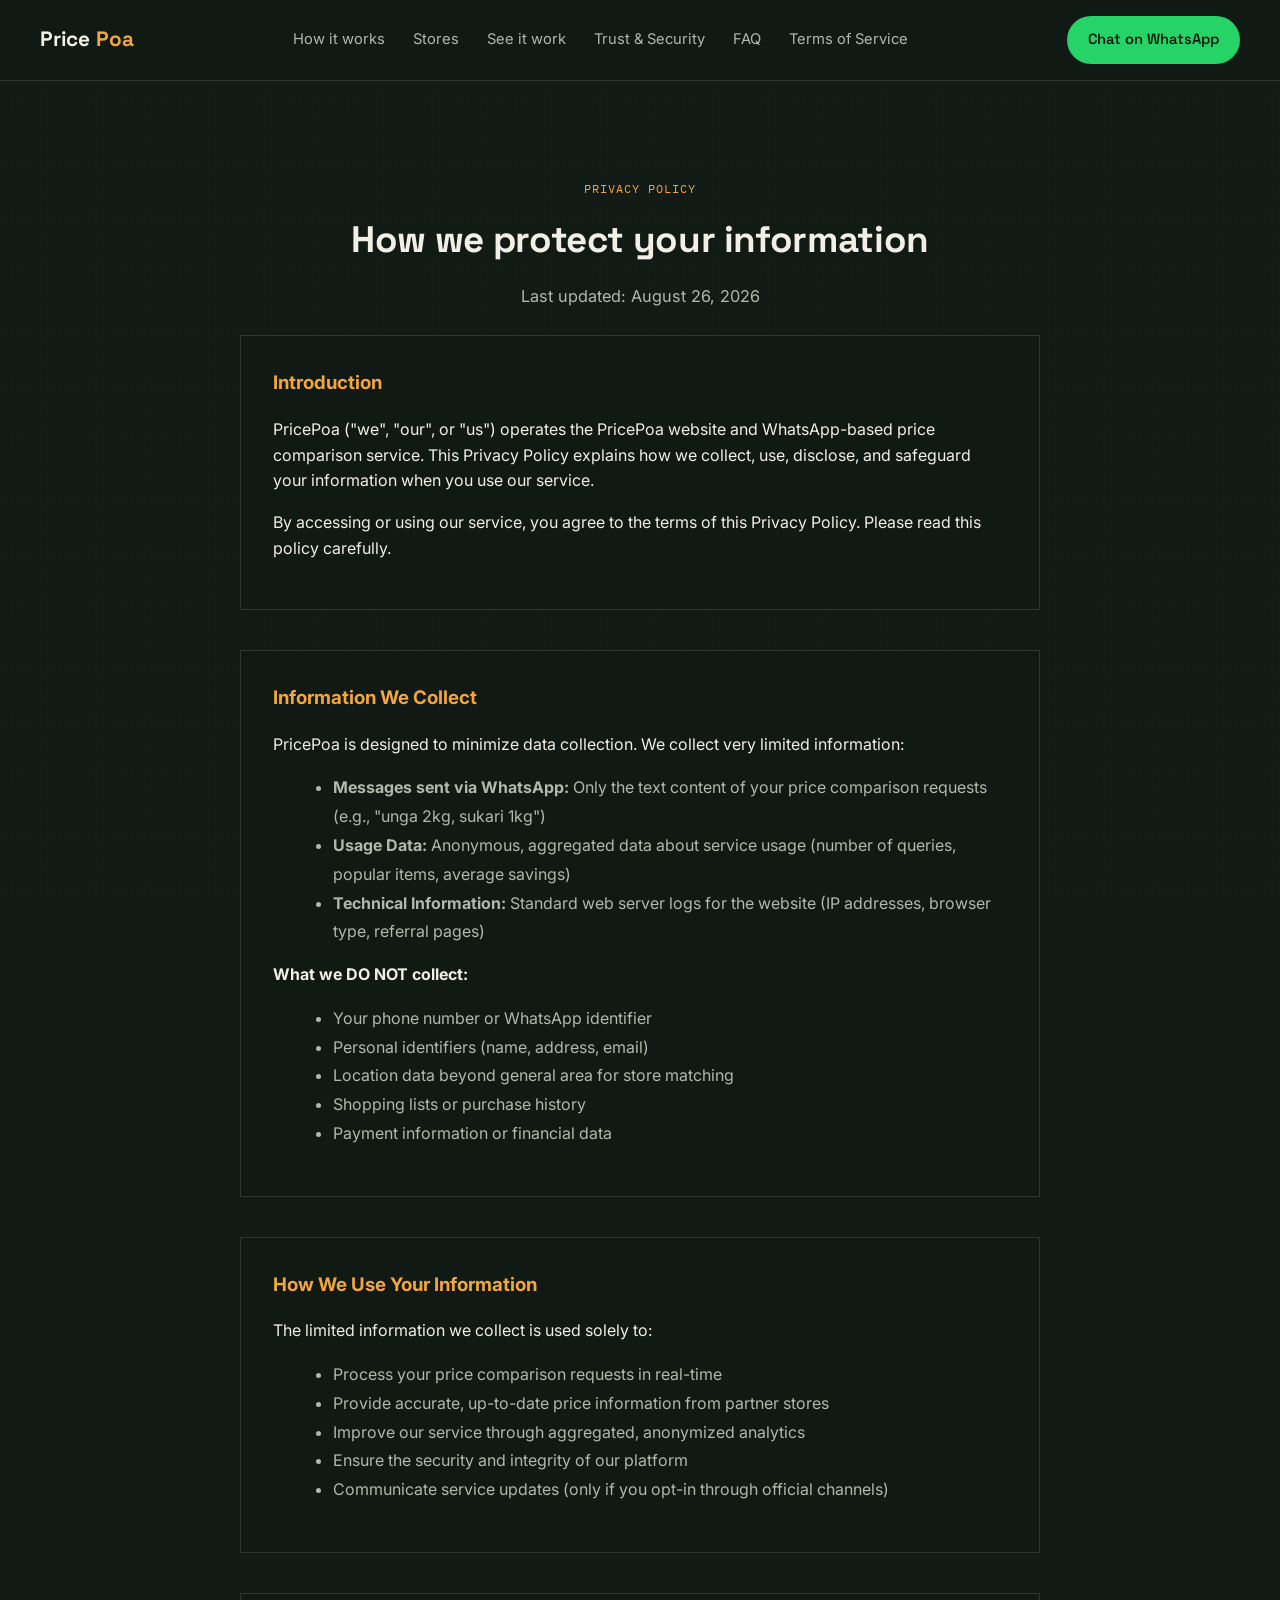
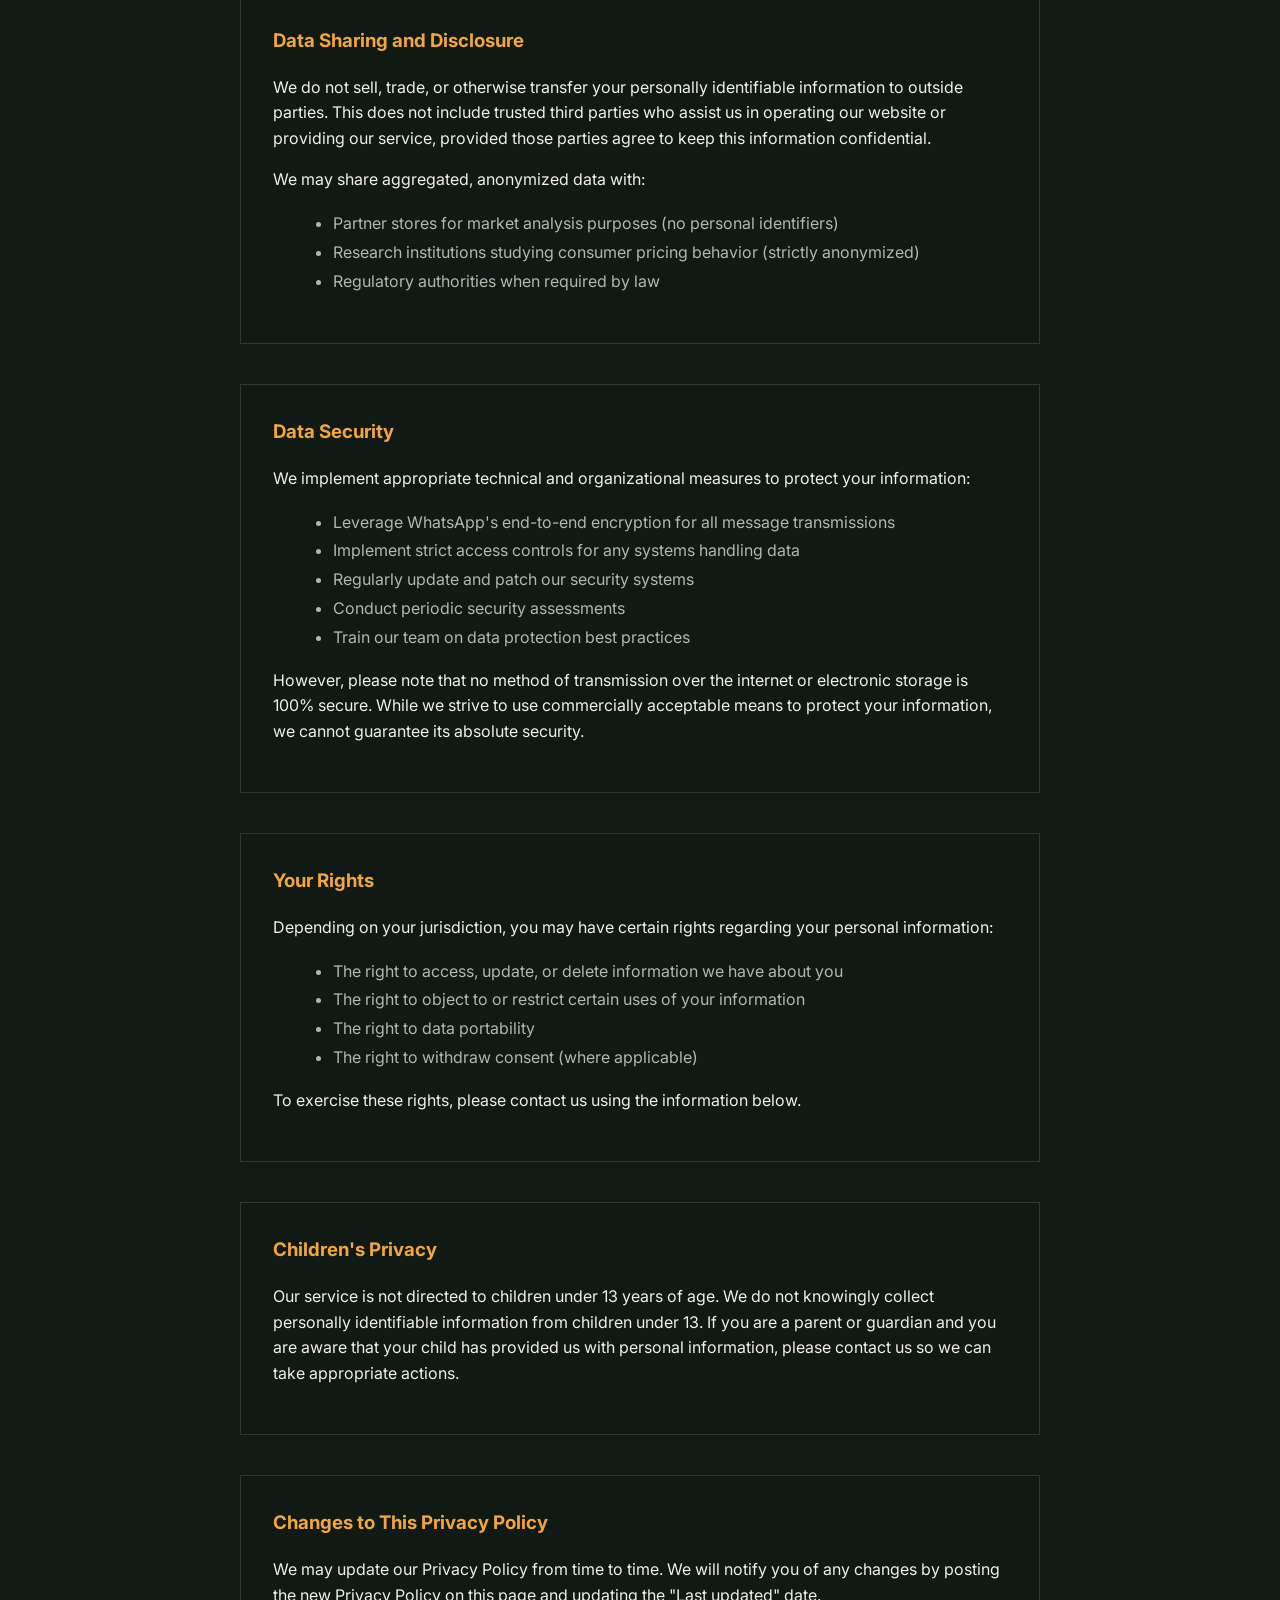
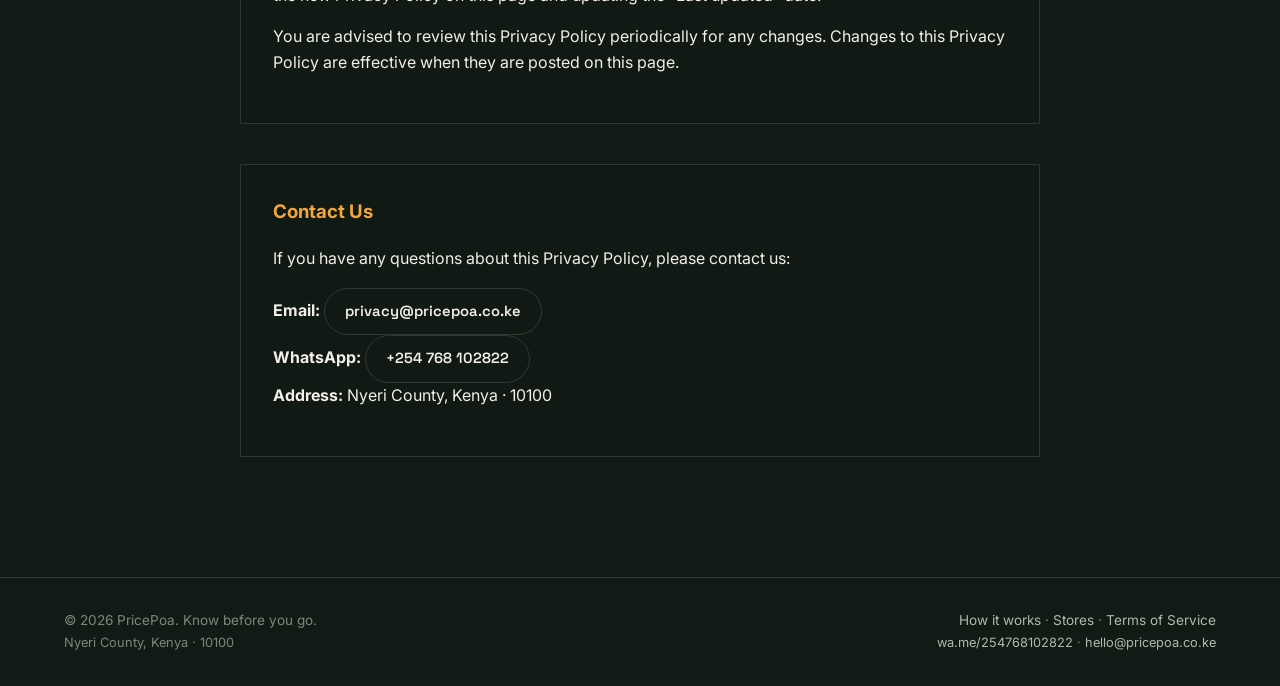
==== privacy.html @ da144f94 "site revamp" ====
<!DOCTYPE html>
<html lang="en">
<head>
  <meta charset="UTF-8">
  <meta name="viewport" content="width=device-width, initial-scale=1.0">
  <title>Privacy Policy - PricePoa</title>
  <link rel="preconnect" href="https://fonts.googleapis.com">
  <link rel="preconnect" href="https://fonts.gstatic.com" crossorigin>
  <link href="https://fonts.googleapis.com/css2?family=Space+Grotesk:wght@500;600;700&family=Caveat:wght@600;700&family=Inter:wght@400;500;600&family=IBM+Plex+Mono:wght@400;500;600&display=swap" rel="stylesheet">
  <link rel="stylesheet" href="style.css">
</head>
<body>

  <a href="#main-content" class="skip-link">Skip to main content</a>

  <header>
    <div class="wrap nav">
      <div class="logo">Price<span>Poa</span></div>
      <nav class="nav-links">
        <a href="index.html#how">How it works</a>
        <a href="index.html#stores">Stores</a>
        <a href="index.html#receipt">See it work</a>
        <a href="index.html#trust">Trust & Security</a>
        <a href="index.html#faq">FAQ</a>
        <a href="terms.html">Terms of Service</a>
      </nav>
      <a class="btn btn-primary" href="https://wa.me/254768102822?text=Hi%20PricePoa%2C%20I%20want%20to%20compare%20prices" target="_blank" rel="noopener">
        Chat on WhatsApp
      </a>
    </div>
  </header>

  <main id="main-content">
    <section style="padding: 80px 0;">
      <div class="wrap">
        <div class="section-head reveal" style="text-align:center;margin:0 auto 44px;">
          <span class="kicker">Privacy Policy</span>
          <h2>How we protect your information</h2>
          <p style="margin:0 auto;">Last updated: August 26, 2026</p>
        </div>

        <div class="glass-panel-medium" style="max-width: 800px; margin: 0 auto 40px; padding: 32px;">
          <h3 style="margin-top: 0; color: var(--mango);">Introduction</h3>
          <p>PricePoa ("we", "our", or "us") operates the PricePoa website and WhatsApp-based price comparison service. This Privacy Policy explains how we collect, use, disclose, and safeguard your information when you use our service.</p>
          <p>By accessing or using our service, you agree to the terms of this Privacy Policy. Please read this policy carefully.</p>
        </div>

        <div class="glass-panel-medium" style="max-width: 800px; margin: 0 auto 40px; padding: 32px;">
          <h3 style="margin-top: 0; color: var(--mango);">Information We Collect</h3>
          <p>PricePoa is designed to minimize data collection. We collect very limited information:</p>
          <ul style="color: var(--chalk-dim); line-height: 1.8; margin-left: 20px;">
            <li><strong>Messages sent via WhatsApp:</strong> Only the text content of your price comparison requests (e.g., "unga 2kg, sukari 1kg")</li>
            <li><strong>Usage Data:</strong> Anonymous, aggregated data about service usage (number of queries, popular items, average savings)</li>
            <li><strong>Technical Information:</strong> Standard web server logs for the website (IP addresses, browser type, referral pages)</li>
          </ul>
          <p><strong>What we DO NOT collect:</strong></p>
          <ul style="color: var(--chalk-dim); line-height: 1.8; margin-left: 20px;">
            <li>Your phone number or WhatsApp identifier</li>
            <li>Personal identifiers (name, address, email)</li>
            <li>Location data beyond general area for store matching</li>
            <li>Shopping lists or purchase history</li>
            <li>Payment information or financial data</li>
          </ul>
        </div>

        <div class="glass-panel-medium" style="max-width: 800px; margin: 0 auto 40px; padding: 32px;">
          <h3 style="margin-top: 0; color: var(--mango);">How We Use Your Information</h3>
          <p>The limited information we collect is used solely to:</p>
          <ul style="color: var(--chalk-dim); line-height: 1.8; margin-left: 20px;">
            <li>Process your price comparison requests in real-time</li>
            <li>Provide accurate, up-to-date price information from partner stores</li>
            <li>Improve our service through aggregated, anonymized analytics</li>
            <li>Ensure the security and integrity of our platform</li>
            <li>Communicate service updates (only if you opt-in through official channels)</li>
          </ul>
        </div>

        <div class="glass-panel-medium" style="max-width: 800px; margin: 0 auto 40px; padding: 32px;">
          <h3 style="margin-top: 0; color: var(--mango);">Data Sharing and Disclosure</h3>
          <p>We do not sell, trade, or otherwise transfer your personally identifiable information to outside parties. This does not include trusted third parties who assist us in operating our website or providing our service, provided those parties agree to keep this information confidential.</p>
          <p>We may share aggregated, anonymized data with:</p>
          <ul style="color: var(--chalk-dim); line-height: 1.8; margin-left: 20px;">
            <li>Partner stores for market analysis purposes (no personal identifiers)</li>
            <li>Research institutions studying consumer pricing behavior (strictly anonymized)</li>
            <li>Regulatory authorities when required by law</li>
          </ul>
        </div>

        <div class="glass-panel-medium" style="max-width: 800px; margin: 0 auto 40px; padding: 32px;">
          <h3 style="margin-top: 0; color: var(--mango);">Data Security</h3>
          <p>We implement appropriate technical and organizational measures to protect your information:</p>
          <ul style="color: var(--chalk-dim); line-height: 1.8; margin-left: 20px;">
            <li>Leverage WhatsApp's end-to-end encryption for all message transmissions</li>
            <li>Implement strict access controls for any systems handling data</li>
            <li>Regularly update and patch our security systems</li>
            <li>Conduct periodic security assessments</li>
            <li>Train our team on data protection best practices</li>
          </ul>
          <p>However, please note that no method of transmission over the internet or electronic storage is 100% secure. While we strive to use commercially acceptable means to protect your information, we cannot guarantee its absolute security.</p>
        </div>

        <div class="glass-panel-medium" style="max-width: 800px; margin: 0 auto 40px; padding: 32px;">
          <h3 style="margin-top: 0; color: var(--mango);">Your Rights</h3>
          <p>Depending on your jurisdiction, you may have certain rights regarding your personal information:</p>
          <ul style="color: var(--chalk-dim); line-height: 1.8; margin-left: 20px;">
            <li>The right to access, update, or delete information we have about you</li>
            <li>The right to object to or restrict certain uses of your information</li>
            <li>The right to data portability</li>
            <li>The right to withdraw consent (where applicable)</li>
          </ul>
          <p>To exercise these rights, please contact us using the information below.</p>
        </div>

        <div class="glass-panel-medium" style="max-width: 800px; margin: 0 auto 40px; padding: 32px;">
          <h3 style="margin-top: 0; color: var(--mango);">Children's Privacy</h3>
          <p>Our service is not directed to children under 13 years of age. We do not knowingly collect personally identifiable information from children under 13. If you are a parent or guardian and you are aware that your child has provided us with personal information, please contact us so we can take appropriate actions.</p>
        </div>

        <div class="glass-panel-medium" style="max-width: 800px; margin: 0 auto 40px; padding: 32px;">
          <h3 style="margin-top: 0; color: var(--mango);">Changes to This Privacy Policy</h3>
          <p>We may update our Privacy Policy from time to time. We will notify you of any changes by posting the new Privacy Policy on this page and updating the "Last updated" date.</p>
          <p>You are advised to review this Privacy Policy periodically for any changes. Changes to this Privacy Policy are effective when they are posted on this page.</p>
        </div>

        <div class="glass-panel-medium" style="max-width: 800px; margin: 0 auto 40px; padding: 32px;">
          <h3 style="margin-top: 0; color: var(--mango);">Contact Us</h3>
          <p>If you have any questions about this Privacy Policy, please contact us:</p>
          <p>
            <strong>Email:</strong> <a href="mailto:privacy@pricepoa.co.ke" class="btn btn-ghost">privacy@pricepoa.co.ke</a><br>
            <strong>WhatsApp:</strong> <a href="https://wa.me/254768102822?text=Privacy%20inquiry" class="btn btn-ghost">+254 768 102822</a><br>
            <strong>Address:</strong> Nyeri County, Kenya · 10100
          </p>
        </div>
      </div>
    </section>
  </main>

  <footer>
    <div class="wrap" style="display:flex;justify-content:space-between;flex-wrap:wrap;gap:24px;width:100%;">
      <div>
        <span>© 2026 PricePoa. Know before you go.</span><br>
        <span class="mono" style="font-size:0.8rem;">Nyeri County, Kenya · 10100</span>
      </div>
      <div style="text-align:right;">
        <span><a href="index.html#how">How it works</a> · <a href="index.html#stores">Stores</a> · <a href="terms.html">Terms of Service</a></span><br>
        <span class="mono" style="font-size:0.8rem;">
          <a href="https://wa.me/254768102822" target="_blank" rel="noopener">wa.me/254768102822</a>
          · <a href="mailto:hello@pricepoa.co.ke">hello@pricepoa.co.ke</a>
        </span>
      </div>
    </div>
  </footer>

  <script src="script.js"></script>
</body>
</html>
---- style.css ----
:root{
  --ink:#121A15;
  --ink-2:#1B2820;
  --ink-3:#233026;
  --chalk:#F2EFE6;
  --chalk-dim:#AFB9AC;
  --chalk-faint:#7C877D;
  --whatsapp:#25D366;
  --whatsapp-dim:#1EA956;
  --mango:#F2A63C;
  --tomato:#E76A54;
  --rule: rgba(242,239,230,0.14);
  --radius: 10px;
  --glass-blur-light: 8px;
  --glass-blur-medium: 12px;
  --glass-blur-heavy: 16px;
  --glass-opacity-light: rgba(18,26,21,0.86);
  --glass-opacity-medium: rgba(18,26,21,0.75);
  --glass-opacity-dark: rgba(15,30,21,0.9);
}

*{box-sizing:border-box;}
html{scroll-behavior:smooth;}
body{
  margin:0;
  background:var(--ink);
  color:var(--chalk);
  font-family:'Inter',sans-serif;
  -webkit-font-smoothing:antialiased;
  overflow-x:hidden;
  line-height:1.6;
}
a{color:inherit;text-decoration:none;}
img{max-width:100%;display:block;}

/* chalkboard texture */
body::before{
  content:"";
  position:fixed;
  inset:0;
  pointer-events:none;
  z-index:0;
  background-image:
    radial-gradient(rgba(242,239,230,0.025) 1px, transparent 1px),
    radial-gradient(rgba(242,239,230,0.02) 1px, transparent 1px);
  background-size:3px 3px, 7px 7px;
  background-position:0 0, 2px 3px;
  opacity:0.6;
}

/* Glassmorphism utilities */
.glass-panel{
  background:var(--glass-opacity-light);
  backdrop-filter:blur(var(--glass-blur-light));
  border:1px solid var(--rule);
}
.glass-panel-medium{
  background:var(--glass-opacity-medium);
  backdrop-filter:blur(var(--glass-blur-medium));
  border:1px solid var(--rule);
}
.glass-panel-dark{
  background:var(--glass-opacity-dark);
  backdrop-filter:blur(var(--glass-blur-heavy));
  border:1px solid var(--rule);
}

/* Enhanced focus styles for accessibility */
:focus-visible{
  outline:2px solid var(--mango);
  outline-offset:3px;
}

/* Layout containers */
.wrap{
  max-width:1200px;
  margin:0 auto;
  padding:0 24px;
}

/* Header */
header{
  position:sticky;top:0;z-index:50;
  background:var(--glass-opacity-light);
  backdrop-filter:blur(var(--glass-blur-light));
  border-bottom:1px solid var(--rule);
}
.nav{
  display:flex;align-items:center;justify-content:space-between;
  padding:16px 0;
}
.logo{
  font-family:'Space Grotesk',sans-serif;
  font-weight:700;font-size:1.3rem;letter-spacing:-0.01em;
  display:flex;align-items:baseline;gap:6px;
}
.logo span{color:var(--mango);}
.nav-links{display:flex;gap:28px;align-items:center;}
.nav-links a{
  font-size:0.92rem;color:var(--chalk-dim);transition:color .15s ease;
}
.nav-links a:hover{color:var(--chalk);}
.btn{
  display:inline-flex;align-items:center;gap:8px;
  font-family:'Space Grotesk',sans-serif;font-weight:600;
  font-size:0.92rem;
  padding:11px 20px;border-radius:999px;
  border:1px solid transparent;
  cursor:pointer;text-decoration:none;
  transition:transform .15s ease, box-shadow .15s ease, background .15s ease;
}
.btn:focus-visible{outline:2px solid var(--mango);outline-offset:3px;}
.btn-primary{
  background:var(--whatsapp);color:#0C1A11;
}
.btn-primary:hover{background:var(--whatsapp-dim);transform:translateY(-1px);}
.btn-ghost{
  border-color:var(--rule);color:var(--chalk);
}
.btn-ghost:hover{border-color:var(--chalk-dim);}

/* Hero */
.hero{
  padding:88px 0 96px;
  position:relative;z-index:1;
}
.hero-grid{
  display:grid;grid-template-columns:1.1fr 0.9fr;gap:56px;align-items:center;
}
.eyebrow{
  font-family:'IBM Plex Mono',monospace;
  font-size:0.78rem;letter-spacing:0.08em;text-transform:uppercase;
  color:var(--mango);
  display:flex;align-items:center;gap:10px;margin-bottom:20px;
}
.eyebrow::before{
  content:"";width:8px;height:8px;border-radius:50%;
  background:var(--whatsapp);
  box-shadow:0 0 0 4px rgba(37,211,102,0.15);
}
h1.headline{
  font-family:'Space Grotesk',sans-serif;
  font-weight:700;
  font-size:clamp(2.4rem, 4.6vw, 3.6rem);
  line-height:1.06;letter-spacing:-0.02em;
  margin:0 0 22px;
}
h1.headline .chalk-underline{
  position:relative;
  font-family:'Caveat',cursive;font-weight:700;
  color:var(--chalk);
}
h1.headline .chalk-underline svg{
  position:absolute;left:0;bottom:-10px;width:100%;height:14px;
}
.sub{
  font-size:1.08rem;line-height:1.6;color:var(--chalk-dim);
  max-width:480px;margin-bottom:34px;
}
.cta-row{display:flex;gap:14px;flex-wrap:wrap;align-items:center;margin-bottom:18px;}
.hero-note{font-size:0.85rem;color:var(--chalk-faint);}

/* Phone mock / whatsapp chat */
.phone{
  background:#0B1610;
  border:1px solid rgba(242,239,230,0.1);
  border-radius:22px;
  padding:14px;
  box-shadow:0 30px 60px -20px rgba(0,0,0,0.6);
}
.phone-inner{
  background:#0F1E15;
  border-radius:16px;
  padding:16px;
  min-height:420px;
  display:flex;flex-direction:column;gap:10px;
}
.phone-head{
  display:flex;align-items:center;gap:10px;
  padding-bottom:12px;margin-bottom:6px;
  border-bottom:1px solid rgba(242,239,230,0.08);
}
.phone-avatar{
  width:34px;height:34px;border-radius:50%;
  background:var(--whatsapp);
  display:flex;align-items:center;justify-content:center;
  font-family:'Space Grotesk',sans-serif;font-weight:700;color:#0C1A11;font-size:0.85rem;
}
.phone-head .name{font-family:'Space Grotesk',sans-serif;font-weight:600;font-size:0.92rem;}
.phone-head .status{font-size:0.72rem;color:var(--whatsapp);}
.bubble{
  max-width:82%;padding:10px 13px;border-radius:12px;
  font-size:0.85rem;line-height:1.45;
  opacity:0;transform:translateY(10px);
  animation:bubbleIn .5s ease forwards;
}
.bubble.in{background:#1C2C22;align-self:flex-start;border-bottom-left-radius:3px;}
.bubble.out{background:var(--whatsapp-dim);color:#08150D;align-self:flex-end;border-bottom-right-radius:3px;}
.bubble.out .mono{font-weight:600;}
.bubble b{color:var(--mango);}
.bubble.out b{color:#08150D;}
@keyframes bubbleIn{to{opacity:1;transform:translateY(0);}}
.b1{animation-delay:.1s;} .b2{animation-delay:.5s;} .b3{animation-delay:1.1s;} .b4{animation-delay:1.7s;}
.price-line{display:flex;justify-content:space-between;gap:14px;font-family:'IBM Plex Mono',monospace;font-size:0.8rem;padding:3px 0;}
.price-line .cheapest{color:#0B2A17;background:var(--mango);padding:1px 6px;border-radius:4px;font-weight:600;}

/* Sections shared */
section{position:relative;z-index:1;padding:80px 0;}
.section-head{max-width:620px;margin-bottom:48px;}
.kicker{
  font-family:'IBM Plex Mono',monospace;font-size:0.78rem;
  letter-spacing:0.08em;text-transform:uppercase;color:var(--mango);
  margin-bottom:12px;display:block;
}
h2{
  font-family:'Space Grotesk',sans-serif;font-weight:700;
  font-size:clamp(1.7rem,3vw,2.3rem);letter-spacing:-0.01em;margin:0 0 14px;
}
.section-head p{color:var(--chalk-dim);font-size:1.02rem;line-height:1.6;margin:0;}
.reveal{opacity:0;transform:translateY(18px);transition:opacity .6s ease, transform .6s ease;}
.reveal.show{opacity:1;transform:translateY(0):}

/* How it works — receipt line items */
.steps{
  background:var(--ink-2);
  border:1px solid var(--rule);
  border-radius:var(--radius);
  padding:6px 0;
}
.step{
  display:grid;grid-template-columns:64px 1fr;gap:20px;
  padding:26px 32px;
  border-bottom:1px dashed var(--rule);
}
.step:last-child{border-bottom:none;}
.step-no{
  font-family:'IBM Plex Mono',monospace;font-size:1.5rem;color:var(--mango);font-weight:600;
}
.step h3{
  font-family:'Space Grotesk',sans-serif;font-size:1.15rem;margin:0 0 6px;font-weight:600;
}
.step p{margin:0;color:var(--chalk-dim);font-size:0.96rem;line-height:1.55;max-width:520px;}

/* Stores */
.stores-row{display:flex;flex-wrap:wrap;gap:14px;}
.tag{
  font-family:'IBM Plex Mono',monospace;font-size:0.88rem;
  border:1px dashed var(--chalk-faint);
  color:var(--chalk);
  padding:10px 18px;border-radius:6px;
  background:rgba(242,239,230,0.02);
  transform:rotate(var(--r,0deg));
}
.tag:nth-child(2n){--r:-1.2deg;}
.tag:nth-child(3n){--r:1deg;}
.tag:nth-child(5n){--r:-0.6deg;}

/* Receipt signature element */
.receipt-wrap{display:flex;justify-content:center;}
.receipt{
  background:var(--chalk);
  color:#1A1A1A;
  width:100%;max-width:400px;
  font-family:'IBM Plex Mono',monospace;
  padding:32px 26px 20px;
  position:relative;
  box-shadow:0 40px 70px -30px rgba(0,0,0,0.55);
  filter:drop-shadow(0 0 0 transparent);
}
.receipt::before, .receipt::after{
  content:"";
  position:absolute;left:0;right:0;height:12px;
  background:
    radial-gradient(circle at 8px 6px, var(--ink) 6px, transparent 7px) repeat-x;
  background-size:16px 12px;
}
.receipt::before{top:-6px;}
.receipt::after{bottom:-6px;transform:scaleY(-1);}
.receipt h3{
  font-family:'Space Grotesk',sans-serif;text-align:center;font-size:1.05rem;
  letter-spacing:0.03em;margin:0 0 2px;
}
.receipt .rsub{text-align:center;font-size:0.72rem;color:#555;margin-bottom:18px;letter-spacing:0.04em;}
.rline{display:flex;justify-content:space-between;font-size:0.82rem;padding:6px 0;border-bottom:1px dotted #bbb;}
.rline .store{color:#666;}
.rline.best{font-weight:600;}
.rline.best .price{color:#0E7A3C;}
.rtotal{display:flex;justify-content:space-between;font-size:0.92rem;font-weight:700;padding:14px 0 6px;margin-top:6px;border-top:1px solid #1A1A1A;}
.stamp{
  margin-top:18px;border:2px solid var(--tomato);color:var(--tomato);
  text-align:center;padding:9px;border-radius:6px;
  font-family:'Space Grotesk',sans-serif;font-weight:700;font-size:0.85rem;
  transform:rotate(-2deg);letter-spacing:0.03em;
}

/* Stats */
.stats-grid{display:grid;grid-template-columns:repeat(3,1fr);gap:24px;}
.stat{
  background:var(--ink-2);border:1px solid var(--rule);border-radius:var(--radius);
  padding:28px 24px;
}
.stat .num{font-family:'Space Grotesk',sans-serif;font-weight:700;font-size:2.1rem;color:var(--mango);}
.stat .label{font-size:0.88rem;color:var(--chalk-dim);margin-top:6px;}

/* Final CTA */
.cta-band{
  background:var(--ink-2);border:1px solid var(--rule);
  border-radius:16px;padding:56px 48px;
  display:flex;align-items:center;justify-content:space-between;gap:32px;
  flex-wrap:wrap;
}
.cta-band h2{margin-bottom:8px;}
.cta-band p{color:var(--chalk-dim);margin:0;max-width:420px;}

/* Footer */
footer{
  border-top:1px solid var(--rule);
  padding:32px 0;
  font-size:0.85rem;color:var(--chalk-faint);
  display:flex;justify-content:space-between;flex-wrap:wrap;gap:12px;
}
footer a{color:var(--chalk-dim);}
footer a:hover{color:var(--chalk);}

/* Responsive */
@media (max-width:860px){
  .hero-grid{grid-template-columns:1fr;}
  .stats-grid{grid-template-columns:1fr;}
  .step{grid-template-columns:44px 1fr;padding:20px;}
  .nav-links{display:none;}
  .cta-band{padding:36px 24px;}
}

/* Accessibility enhancements */
.skip-link{
  position:absolute;
  left:-999px;
  top:auto;
  width:1px;
  height:1px;
  overflow:hidden;
}
.skip-link:focus{
  left:0;
  top:0;
  width:auto;
  height:auto;
  overflow:auto;
  background:#000;
  left:7px;
  top:7px;
  width:auto;
  height:auto;
  padding:8px 15px 8px 15px;
  z-index:100;
}

/* Animation enhancements */
.glass-hover-lift{
  transition:all 0.3s ease;
}
.glass-hover-lift:hover{
  transform:translateY(-4px);
  box-shadow:0 8px 32px rgba(0,0,0,0.3);
}

/* New component styles */
.testimonial-card{
  background:var(--glass-opacity-medium);
  backdrop-filter:blur(var(--glass-blur-medium));
  border:1px solid var(--rule);
  border-radius:var(--radius);
  padding:24px;
  margin-bottom:16px;
}
.testimonial-avatar{
  width:48px;height:48px;border-radius:50%;
  background:var(--mango);
  display:flex;align-items:center;justify-content:center;
  font-family:'Space Grotesk',sans-serif;font-weight:600;color:#0C1A11;
  margin-bottom:12px;
}
.testimonial-text{
  font-style:italic;
  color:var(--chalk-dim);
  line-height:1.6;
}
.testimonial-author{
  font-weight:600;
  color:var(--chalk);
  margin-top:8px;
  display:flex;align-items:center;gap:8px;
}
.testimonial-author .name{
  font-family:'Space Grotesk',sans-serif;
}
.testimonial-author .role{
  font-size:0.85rem;
  color:var(--chalk-faint);
}

.faq-item{
  border-bottom:1px solid var(--rule);
  padding:20px 0;
}
.faq-item:last-child{
  border-bottom:none;
}
.faq-question{
  display:flex;justify-content:space-between;align-items:center;
  cursor:pointer;
  padding:8px 0;
}
.faq-question h3{
  font-family:'Space Grotesk',sans-serif;
  font-size:1.1rem;
  font-weight:600;
  margin:0;
  color:var(--chalk);
}
.faq-answer{
  max-height:0;
  overflow:hidden;
  transition:max-height 0.3s ease;
  color:var(--chalk-dim);
  font-size:0.95rem;
  line-height:1.6;
}
.faq-answer.show{
  max-height:200px;
  padding:8px 0;
}
.faq-toggle{
  width:24px;
  height:24px;
  border-radius:50%;
  background:var(--glass-opacity-light);
  backdrop-filter:blur(var(--glass-blur-light));
  border:1px solid var(--rule);
  display:flex;align-items:center;justify-content:center;
  font-size:0.8rem;
  color:var(--mango);
  transition:transform 0.3s ease;
}
.faq-toggle.rotate{
  transform:rotate(180px);
}

.savings-calculator{
  background:var(--glass-opacity-medium);
  backdrop-filter:blur(var(--glass-blur-medium));
  border:1px solid var(--rule);
  border-radius:var(--radius);
  padding:32px;
}
.calculator-input{
  width:100%;
  padding:12px;
  margin:8px 0;
  border:1px solid var(--rule);
  border-radius:6px;
  background:rgba(242,239,230,0.05);
  color:var(--chalk);
  font-family:'IBM Plex Mono',monospace;
}
.calculator-input:focus{
  outline:none;
  border-color:var(--mango);
  box-shadow:0 0 0 2px rgba(37,211,102,0.2);
}
.calculator-btn{
  width:100%;
  padding:14px;
  background:var(--whatsapp);
  color:#0C1A11;
  border:none;
  border-radius:6px;
  font-family:'Space Grotesk',sans-serif;
  font-weight:600;
  cursor:pointer;
  transition:background 0.2s ease;
}
.calculator-btn:hover{
  background:var(--whatsapp-dim);
}
.calculator-result{
  margin-top:16px;
  padding:16px;
  background:var(--glass-opacity-light);
  backdrop-filter:blur(var(--glass-blur-light));
  border:1px solid var(--rule);
  border-radius:6px;
}
.calculator-result h4{
  margin-top:0;
  color:var(--mango);
}
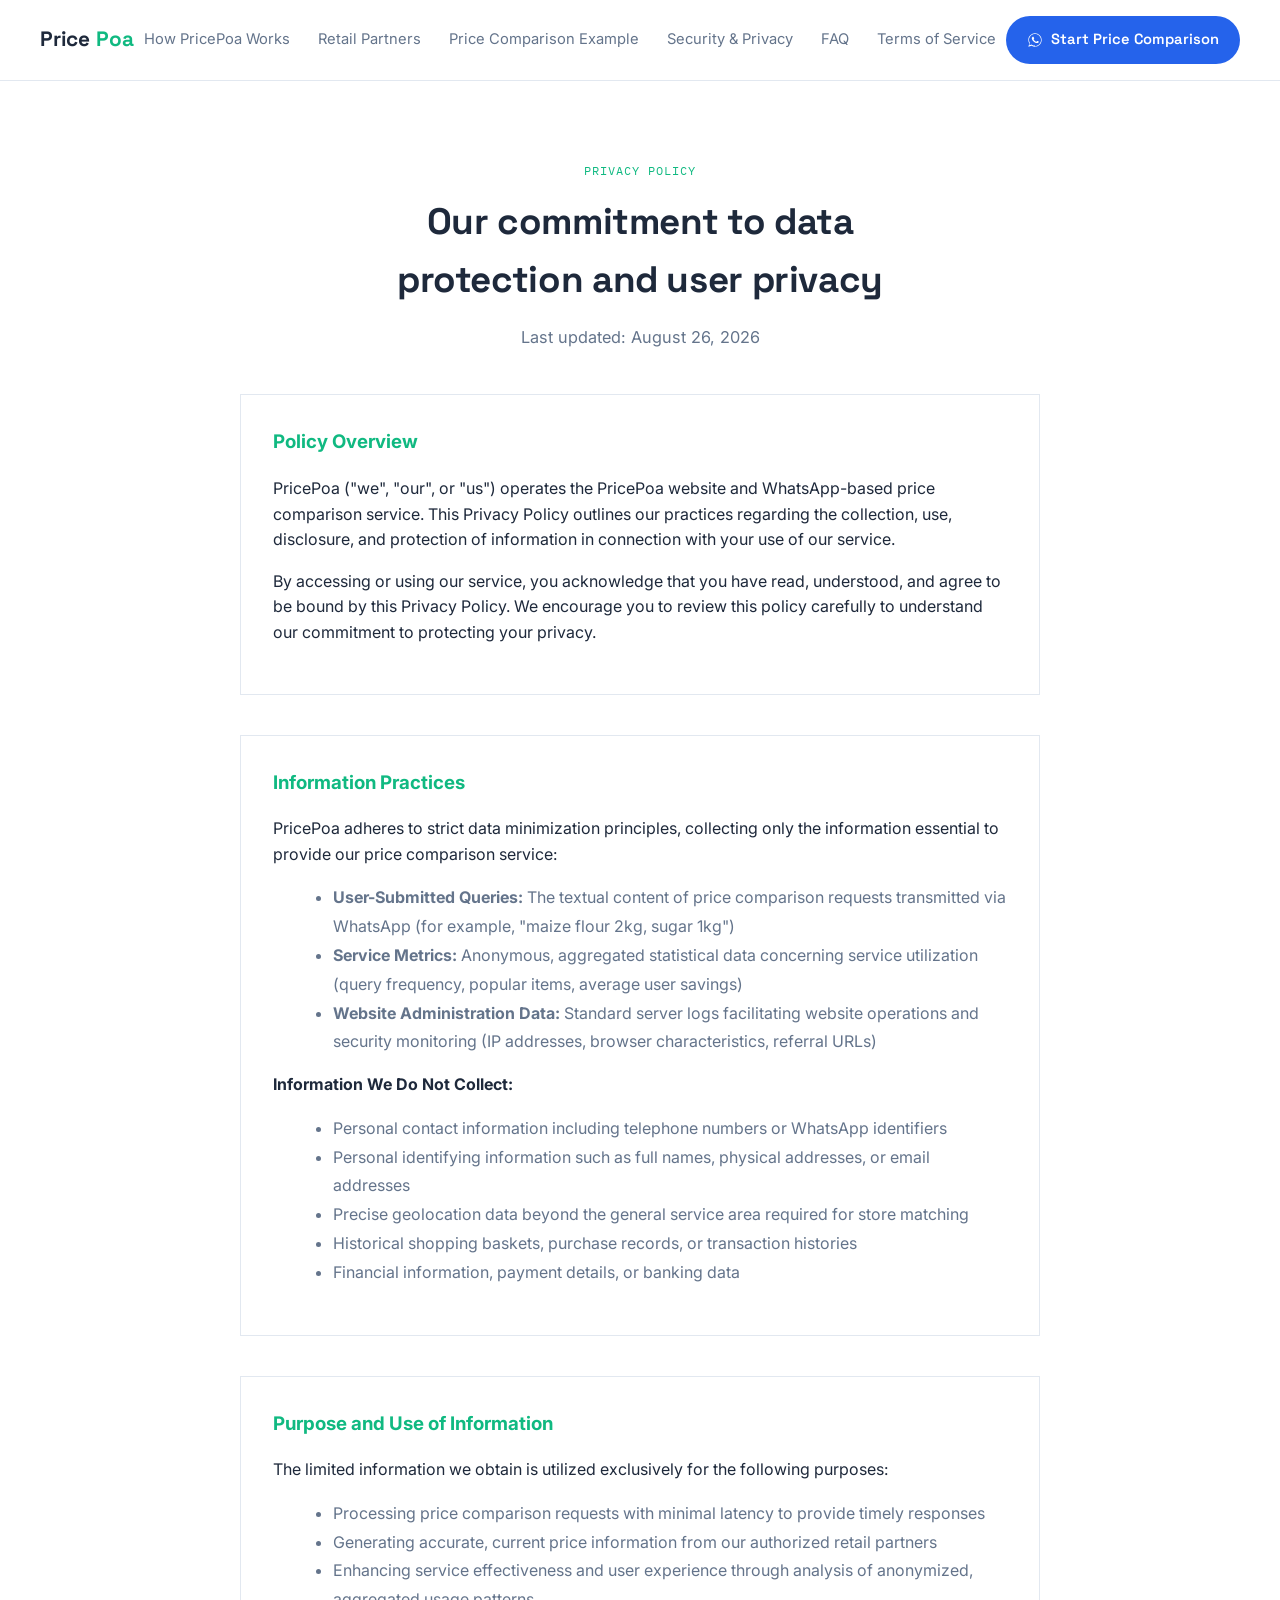
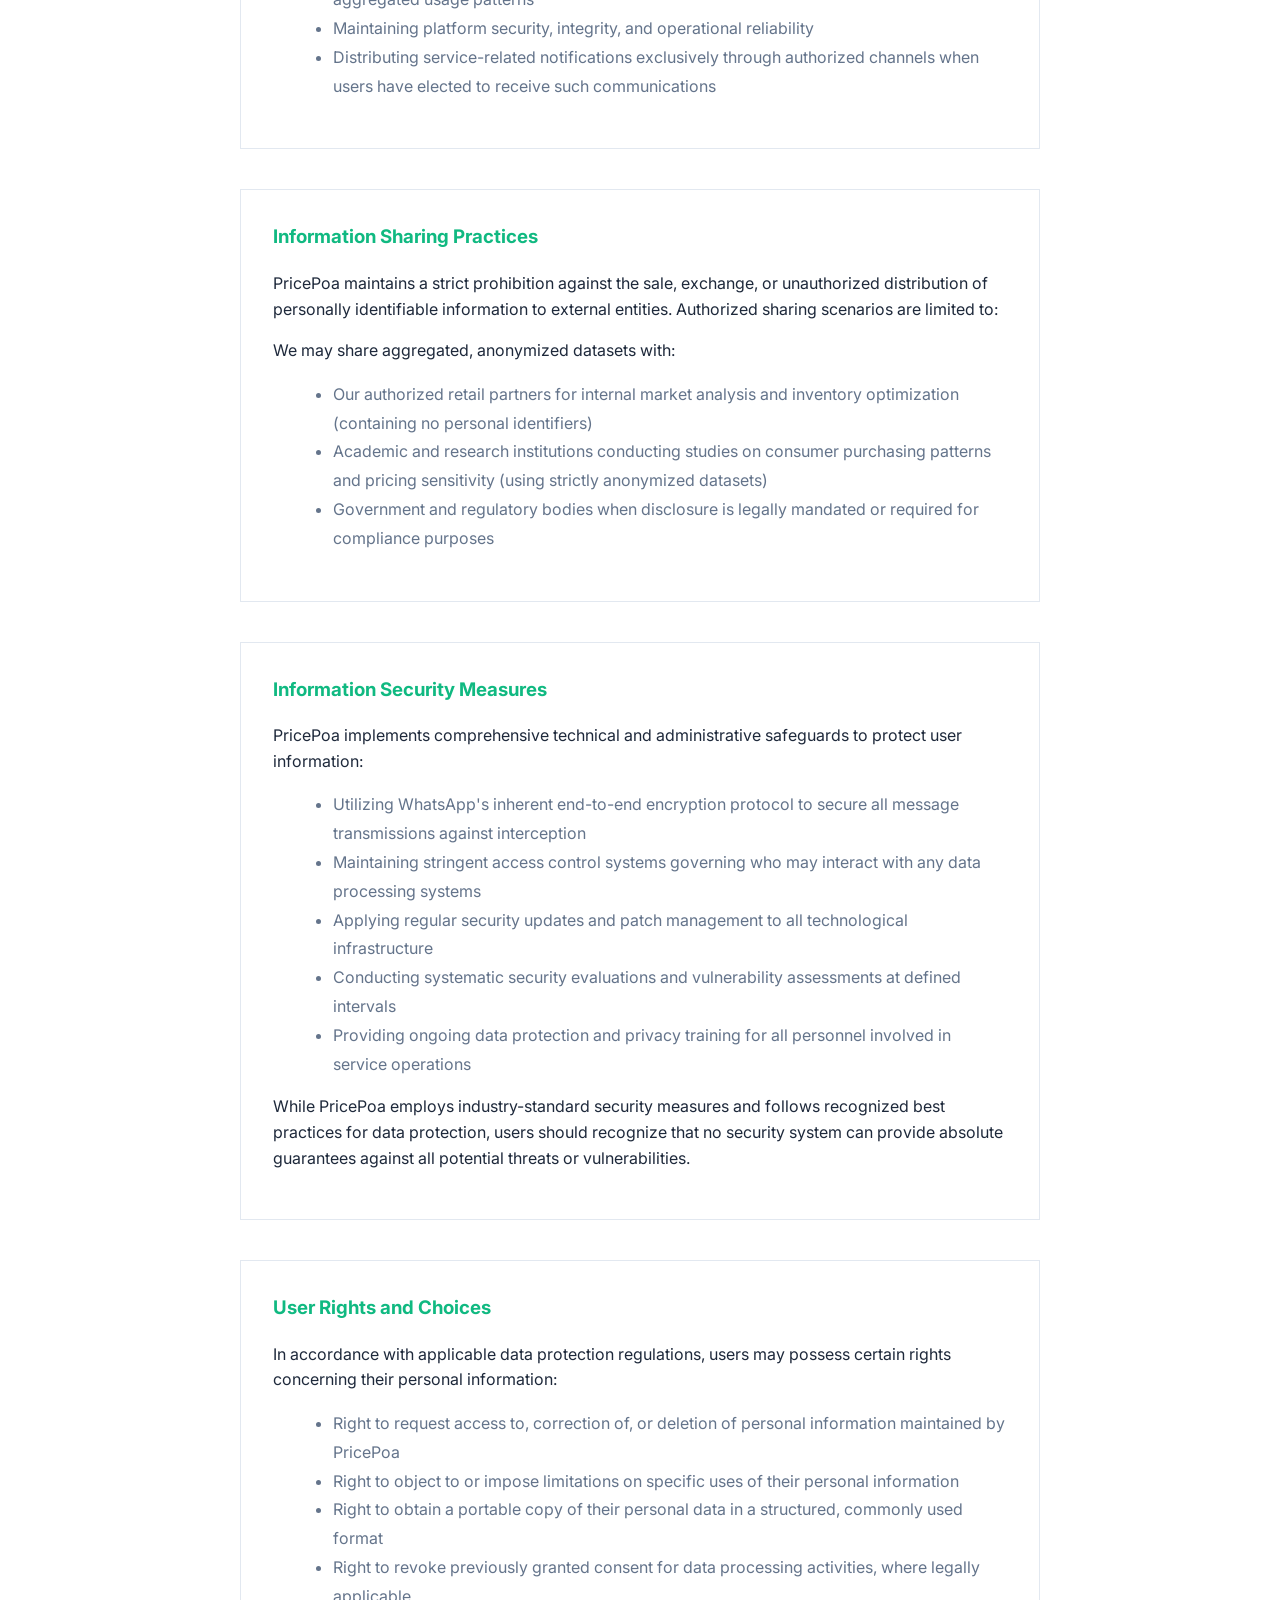
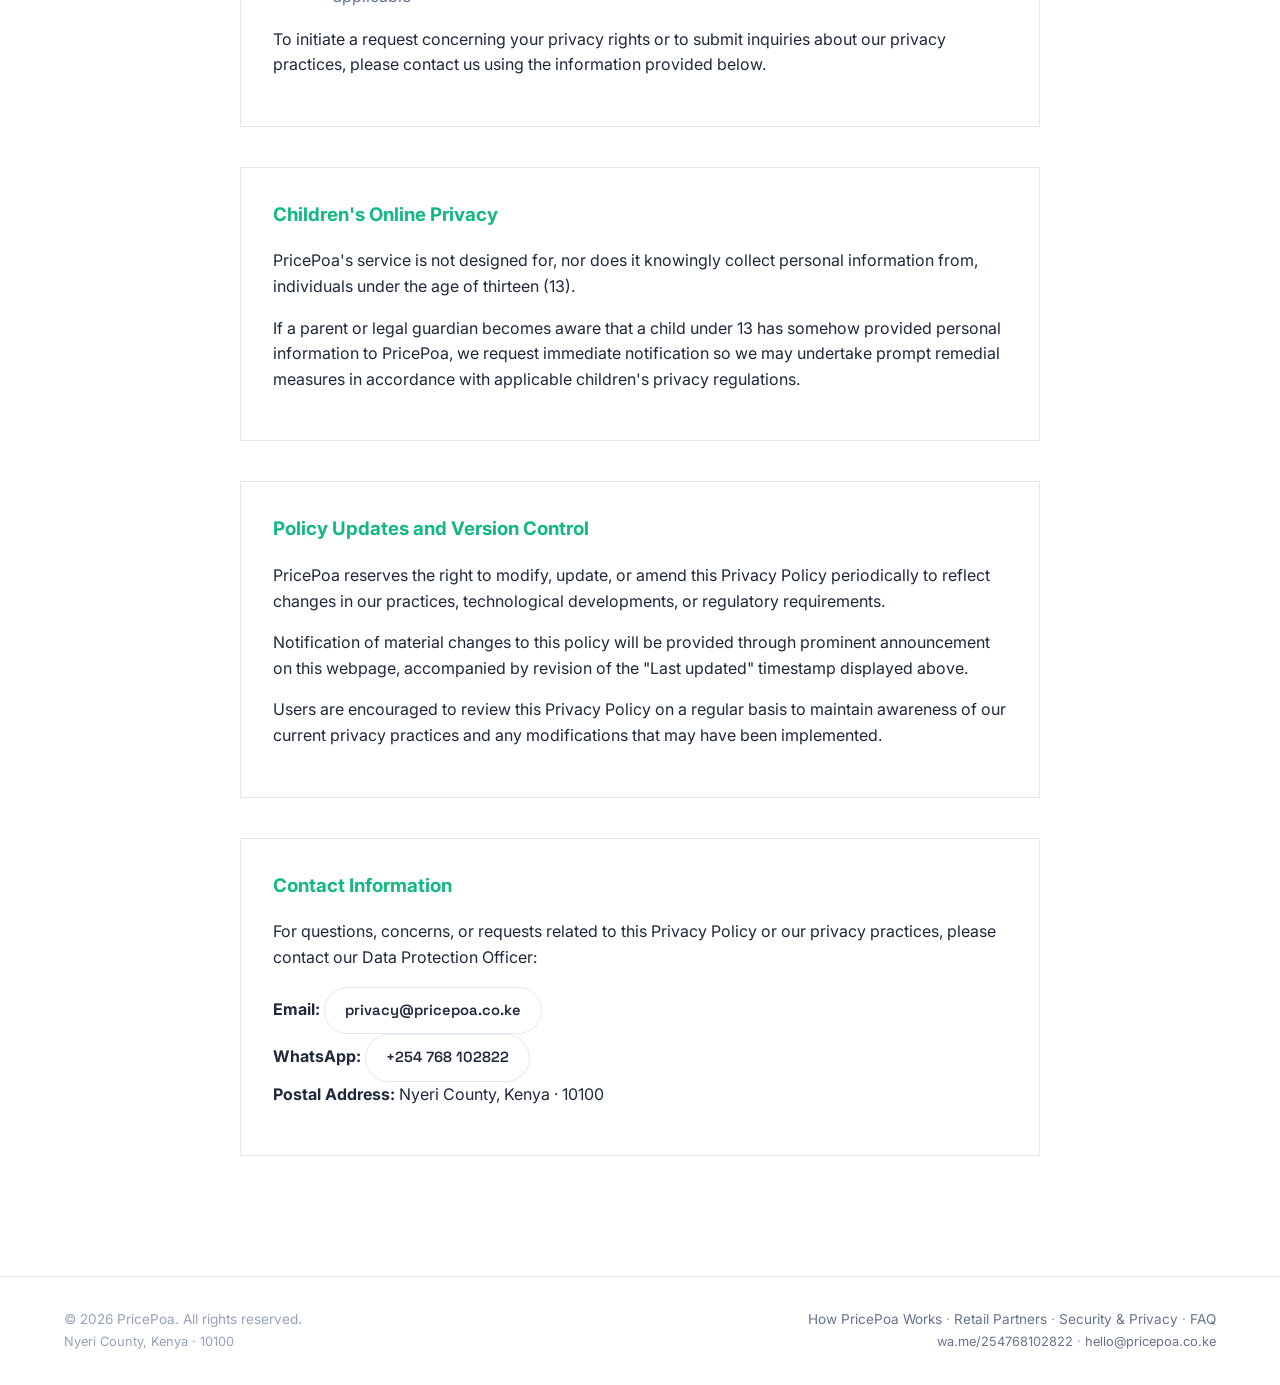
==== commit 90fe1382: "wording changes" ====
--- a/privacy.html
+++ b/privacy.html
@@ -3,146 +3,136 @@
 <head>
   <meta charset="UTF-8">
   <meta name="viewport" content="width=device-width, initial-scale=1.0">
-  <title>Privacy Policy - PricePoa</title>
+  <title>Privacy Policy – PricePoa</title>
   <link rel="preconnect" href="https://fonts.googleapis.com">
   <link rel="preconnect" href="https://fonts.gstatic.com" crossorigin>
   <link href="https://fonts.googleapis.com/css2?family=Space+Grotesk:wght@500;600;700&family=Caveat:wght@600;700&family=Inter:wght@400;500;600&family=IBM+Plex+Mono:wght@400;500;600&display=swap" rel="stylesheet">
   <link rel="stylesheet" href="style.css">
 </head>
 <body>
-
   <a href="#main-content" class="skip-link">Skip to main content</a>
-
   <header>
     <div class="wrap nav">
       <div class="logo">Price<span>Poa</span></div>
       <nav class="nav-links">
-        <a href="index.html#how">How it works</a>
-        <a href="index.html#stores">Stores</a>
-        <a href="index.html#receipt">See it work</a>
-        <a href="index.html#trust">Trust & Security</a>
-        <a href="index.html#faq">FAQ</a>
-        <a href="terms.html">Terms of Service</a>
+        <a href="../index.html#how">How PricePoa Works</a>
+        <a href="../index.html#stores">Retail Partners</a>
+        <a href="../index.html#receipt">Price Comparison Example</a>
+        <a href="../index.html#trust">Security & Privacy</a>
+        <a href="../index.html#faq">FAQ</a>
+        <a href="../terms.html">Terms of Service</a>
       </nav>
       <a class="btn btn-primary" href="https://wa.me/254768102822?text=Hi%20PricePoa%2C%20I%20want%20to%20compare%20prices" target="_blank" rel="noopener">
-        Chat on WhatsApp
+        <svg width="16" height="16" viewBox="0 0 24 24" fill="currentColor"><path d="M17.5 14.4c-.3-.1-1.6-.8-1.9-.9-.3-.1-.4-.1-.6.1-.2.3-.7.9-.8 1-.2.2-.3.2-.5.1-.3-.1-1.2-.4-2.2-1.4-.8-.7-1.4-1.6-1.5-1.9-.2-.3 0-.4.1-.6.1-.1.3-.3.4-.5.1-.1.2-.3.2-.4.1-.2 0-.3 0-.4-.1-.1-.6-1.4-.8-1.9-.2-.5-.4-.4-.6-.4h-.5c-.2 0-.4.1-.7.3-.2.3-.9.9-.9 2.1 0 1.2.9 2.4 1 2.6.1.2 1.8 2.8 4.4 3.8.6.3 1.1.4 1.5.5.6.2 1.2.2 1.6.1.5-.1 1.6-.6 1.8-1.3.2-.6.2-1.1.2-1.2-.1-.1-.2-.2-.5-.3z"/><path d="M12 2C6.5 2 2 6.5 2 12c0 1.9.5 3.6 1.5 5.2L2 22l4.9-1.3c1.5.8 3.2 1.3 5.1 1.3 5.5 0 10-4.5 10-10S17.5 2 12 2zm0 18.3c-1.7 0-3.3-.5-4.7-1.3l-.3-.2-3.5.9.9-3.4-.2-.3C3.5 14.5 3 12.8 3 12c0-5 4-9 9-9s9 4 9 9-4 9-9 9.3z"/></svg>
+        Start Price Comparison
       </a>
     </div>
   </header>
-
   <main id="main-content">
     <section style="padding: 80px 0;">
       <div class="wrap">
         <div class="section-head reveal" style="text-align:center;margin:0 auto 44px;">
           <span class="kicker">Privacy Policy</span>
-          <h2>How we protect your information</h2>
+          <h2>Our commitment to data protection and user privacy</h2>
           <p style="margin:0 auto;">Last updated: August 26, 2026</p>
         </div>
-
         <div class="glass-panel-medium" style="max-width: 800px; margin: 0 auto 40px; padding: 32px;">
-          <h3 style="margin-top: 0; color: var(--mango);">Introduction</h3>
-          <p>PricePoa ("we", "our", or "us") operates the PricePoa website and WhatsApp-based price comparison service. This Privacy Policy explains how we collect, use, disclose, and safeguard your information when you use our service.</p>
-          <p>By accessing or using our service, you agree to the terms of this Privacy Policy. Please read this policy carefully.</p>
+          <h3 style="margin-top: 0; color: var(--mango);">Policy Overview</h3>
+          <p>PricePoa ("we", "our", or "us") operates the PricePoa website and WhatsApp-based price comparison service. This Privacy Policy outlines our practices regarding the collection, use, disclosure, and protection of information in connection with your use of our service.</p>
+          <p>By accessing or using our service, you acknowledge that you have read, understood, and agree to be bound by this Privacy Policy. We encourage you to review this policy carefully to understand our commitment to protecting your privacy.</p>
         </div>
-
         <div class="glass-panel-medium" style="max-width: 800px; margin: 0 auto 40px; padding: 32px;">
-          <h3 style="margin-top: 0; color: var(--mango);">Information We Collect</h3>
-          <p>PricePoa is designed to minimize data collection. We collect very limited information:</p>
+          <h3 style="margin-top: 0; color: var(--mango);">Information Practices</h3>
+          <p>PricePoa adheres to strict data minimization principles, collecting only the information essential to provide our price comparison service:</p>
           <ul style="color: var(--chalk-dim); line-height: 1.8; margin-left: 20px;">
-            <li><strong>Messages sent via WhatsApp:</strong> Only the text content of your price comparison requests (e.g., "unga 2kg, sukari 1kg")</li>
-            <li><strong>Usage Data:</strong> Anonymous, aggregated data about service usage (number of queries, popular items, average savings)</li>
-            <li><strong>Technical Information:</strong> Standard web server logs for the website (IP addresses, browser type, referral pages)</li>
+            <li><strong>User-Submitted Queries:</strong> The textual content of price comparison requests transmitted via WhatsApp (for example, "maize flour 2kg, sugar 1kg")</li>
+            <li><strong>Service Metrics:</strong> Anonymous, aggregated statistical data concerning service utilization (query frequency, popular items, average user savings)</li>
+            <li><strong>Website Administration Data:</strong> Standard server logs facilitating website operations and security monitoring (IP addresses, browser characteristics, referral URLs)</li>
           </ul>
-          <p><strong>What we DO NOT collect:</strong></p>
+          <p><strong>Information We Do Not Collect:</strong></p>
           <ul style="color: var(--chalk-dim); line-height: 1.8; margin-left: 20px;">
-            <li>Your phone number or WhatsApp identifier</li>
-            <li>Personal identifiers (name, address, email)</li>
-            <li>Location data beyond general area for store matching</li>
-            <li>Shopping lists or purchase history</li>
-            <li>Payment information or financial data</li>
+            <li>Personal contact information including telephone numbers or WhatsApp identifiers</li>
+            <li>Personal identifying information such as full names, physical addresses, or email addresses</li>
+            <li>Precise geolocation data beyond the general service area required for store matching</li>
+            <li>Historical shopping baskets, purchase records, or transaction histories</li>
+            <li>Financial information, payment details, or banking data</li>
           </ul>
         </div>
-
         <div class="glass-panel-medium" style="max-width: 800px; margin: 0 auto 40px; padding: 32px;">
-          <h3 style="margin-top: 0; color: var(--mango);">How We Use Your Information</h3>
-          <p>The limited information we collect is used solely to:</p>
+          <h3 style="margin-top: 0; color: var(--mango);">Purpose and Use of Information</h3>
+          <p>The limited information we obtain is utilized exclusively for the following purposes:</p>
           <ul style="color: var(--chalk-dim); line-height: 1.8; margin-left: 20px;">
-            <li>Process your price comparison requests in real-time</li>
-            <li>Provide accurate, up-to-date price information from partner stores</li>
-            <li>Improve our service through aggregated, anonymized analytics</li>
-            <li>Ensure the security and integrity of our platform</li>
-            <li>Communicate service updates (only if you opt-in through official channels)</li>
+            <li>Processing price comparison requests with minimal latency to provide timely responses</li>
+            <li>Generating accurate, current price information from our authorized retail partners</li>
+            <li>Enhancing service effectiveness and user experience through analysis of anonymized, aggregated usage patterns</li>
+            <li>Maintaining platform security, integrity, and operational reliability</li>
+            <li>Distributing service-related notifications exclusively through authorized channels when users have elected to receive such communications</li>
           </ul>
         </div>
-
         <div class="glass-panel-medium" style="max-width: 800px; margin: 0 auto 40px; padding: 32px;">
-          <h3 style="margin-top: 0; color: var(--mango);">Data Sharing and Disclosure</h3>
-          <p>We do not sell, trade, or otherwise transfer your personally identifiable information to outside parties. This does not include trusted third parties who assist us in operating our website or providing our service, provided those parties agree to keep this information confidential.</p>
-          <p>We may share aggregated, anonymized data with:</p>
+          <h3 style="margin-top: 0; color: var(--mango);">Information Sharing Practices</h3>
+          <p>PricePoa maintains a strict prohibition against the sale, exchange, or unauthorized distribution of personally identifiable information to external entities. Authorized sharing scenarios are limited to:</p>
+          <p>We may share aggregated, anonymized datasets with:</p>
           <ul style="color: var(--chalk-dim); line-height: 1.8; margin-left: 20px;">
-            <li>Partner stores for market analysis purposes (no personal identifiers)</li>
-            <li>Research institutions studying consumer pricing behavior (strictly anonymized)</li>
-            <li>Regulatory authorities when required by law</li>
+            <li>Our authorized retail partners for internal market analysis and inventory optimization (containing no personal identifiers)</li>
+            <li>Academic and research institutions conducting studies on consumer purchasing patterns and pricing sensitivity (using strictly anonymized datasets)</li>
+            <li>Government and regulatory bodies when disclosure is legally mandated or required for compliance purposes</li>
           </ul>
         </div>
-
         <div class="glass-panel-medium" style="max-width: 800px; margin: 0 auto 40px; padding: 32px;">
-          <h3 style="margin-top: 0; color: var(--mango);">Data Security</h3>
-          <p>We implement appropriate technical and organizational measures to protect your information:</p>
+          <h3 style="margin-top: 0; color: var(--mango);">Information Security Measures</h3>
+          <p>PricePoa implements comprehensive technical and administrative safeguards to protect user information:</p>
           <ul style="color: var(--chalk-dim); line-height: 1.8; margin-left: 20px;">
-            <li>Leverage WhatsApp's end-to-end encryption for all message transmissions</li>
-            <li>Implement strict access controls for any systems handling data</li>
-            <li>Regularly update and patch our security systems</li>
-            <li>Conduct periodic security assessments</li>
-            <li>Train our team on data protection best practices</li>
+            <li>Utilizing WhatsApp's inherent end-to-end encryption protocol to secure all message transmissions against interception</li>
+            <li>Maintaining stringent access control systems governing who may interact with any data processing systems</li>
+            <li>Applying regular security updates and patch management to all technological infrastructure</li>
+            <li>Conducting systematic security evaluations and vulnerability assessments at defined intervals</li>
+            <li>Providing ongoing data protection and privacy training for all personnel involved in service operations</li>
           </ul>
-          <p>However, please note that no method of transmission over the internet or electronic storage is 100% secure. While we strive to use commercially acceptable means to protect your information, we cannot guarantee its absolute security.</p>
+          <p class="security-disclaimer">While PricePoa employs industry-standard security measures and follows recognized best practices for data protection, users should recognize that no security system can provide absolute guarantees against all potential threats or vulnerabilities.</p>
         </div>
-
         <div class="glass-panel-medium" style="max-width: 800px; margin: 0 auto 40px; padding: 32px;">
-          <h3 style="margin-top: 0; color: var(--mango);">Your Rights</h3>
-          <p>Depending on your jurisdiction, you may have certain rights regarding your personal information:</p>
+          <h3 style="margin-top: 0; color: var(--mango);">User Rights and Choices</h3>
+          <p>In accordance with applicable data protection regulations, users may possess certain rights concerning their personal information:</p>
           <ul style="color: var(--chalk-dim); line-height: 1.8; margin-left: 20px;">
-            <li>The right to access, update, or delete information we have about you</li>
-            <li>The right to object to or restrict certain uses of your information</li>
-            <li>The right to data portability</li>
-            <li>The right to withdraw consent (where applicable)</li>
+            <li>Right to request access to, correction of, or deletion of personal information maintained by PricePoa</li>
+            <li>Right to object to or impose limitations on specific uses of their personal information</li>
+            <li>Right to obtain a portable copy of their personal data in a structured, commonly used format</li>
+            <li>Right to revoke previously granted consent for data processing activities, where legally applicable</li>
           </ul>
-          <p>To exercise these rights, please contact us using the information below.</p>
+          <p>To initiate a request concerning your privacy rights or to submit inquiries about our privacy practices, please contact us using the information provided below.</p>
         </div>
-
         <div class="glass-panel-medium" style="max-width: 800px; margin: 0 auto 40px; padding: 32px;">
-          <h3 style="margin-top: 0; color: var(--mango);">Children's Privacy</h3>
-          <p>Our service is not directed to children under 13 years of age. We do not knowingly collect personally identifiable information from children under 13. If you are a parent or guardian and you are aware that your child has provided us with personal information, please contact us so we can take appropriate actions.</p>
+          <h3 style="margin-top: 0; color: var(--mango);">Children's Online Privacy</h3>
+          <p>PricePoa's service is not designed for, nor does it knowingly collect personal information from, individuals under the age of thirteen (13).</p>
+          <p>If a parent or legal guardian becomes aware that a child under 13 has somehow provided personal information to PricePoa, we request immediate notification so we may undertake prompt remedial measures in accordance with applicable children's privacy regulations.</p>
         </div>
-
         <div class="glass-panel-medium" style="max-width: 800px; margin: 0 auto 40px; padding: 32px;">
-          <h3 style="margin-top: 0; color: var(--mango);">Changes to This Privacy Policy</h3>
-          <p>We may update our Privacy Policy from time to time. We will notify you of any changes by posting the new Privacy Policy on this page and updating the "Last updated" date.</p>
-          <p>You are advised to review this Privacy Policy periodically for any changes. Changes to this Privacy Policy are effective when they are posted on this page.</p>
+          <h3 style="margin-top: 0; color: var(--mango);">Policy Updates and Version Control</h3>
+          <p>PricePoa reserves the right to modify, update, or amend this Privacy Policy periodically to reflect changes in our practices, technological developments, or regulatory requirements.</p>
+          <p>Notification of material changes to this policy will be provided through prominent announcement on this webpage, accompanied by revision of the "Last updated" timestamp displayed above.</p>
+          <p>Users are encouraged to review this Privacy Policy on a regular basis to maintain awareness of our current privacy practices and any modifications that may have been implemented.</p>
         </div>
-
         <div class="glass-panel-medium" style="max-width: 800px; margin: 0 auto 40px; padding: 32px;">
-          <h3 style="margin-top: 0; color: var(--mango);">Contact Us</h3>
-          <p>If you have any questions about this Privacy Policy, please contact us:</p>
+          <h3 style="margin-top: 0; color: var(--mango);">Contact Information</h3>
+          <p>For questions, concerns, or requests related to this Privacy Policy or our privacy practices, please contact our Data Protection Officer:</p>
           <p>
             <strong>Email:</strong> <a href="mailto:privacy@pricepoa.co.ke" class="btn btn-ghost">privacy@pricepoa.co.ke</a><br>
             <strong>WhatsApp:</strong> <a href="https://wa.me/254768102822?text=Privacy%20inquiry" class="btn btn-ghost">+254 768 102822</a><br>
-            <strong>Address:</strong> Nyeri County, Kenya · 10100
+            <strong>Postal Address:</strong> Nyeri County, Kenya · 10100
           </p>
         </div>
       </div>
     </section>
   </main>
-
   <footer>
     <div class="wrap" style="display:flex;justify-content:space-between;flex-wrap:wrap;gap:24px;width:100%;">
       <div>
-        <span>© 2026 PricePoa. Know before you go.</span><br>
+        <span>© 2026 PricePoa. All rights reserved.</span><br>
         <span class="mono" style="font-size:0.8rem;">Nyeri County, Kenya · 10100</span>
       </div>
       <div style="text-align:right;">
-        <span><a href="index.html#how">How it works</a> · <a href="index.html#stores">Stores</a> · <a href="terms.html">Terms of Service</a></span><br>
+        <span><a href="../index.html#how">How PricePoa Works</a> · <a href="../index.html#stores">Retail Partners</a> · <a href="../index.html#trust">Security & Privacy</a> · <a href="../index.html#faq">FAQ</a></span><br>
         <span class="mono" style="font-size:0.8rem;">
           <a href="https://wa.me/254768102822" target="_blank" rel="noopener">wa.me/254768102822</a>
           · <a href="mailto:hello@pricepoa.co.ke">hello@pricepoa.co.ke</a>
@@ -150,7 +140,6 @@
       </div>
     </div>
   </footer>
-
-  <script src="script.js"></script>
+  <script src="../script.js"></script>
 </body>
 </html>
--- a/style.css
+++ b/style.css
@@ -1,22 +1,46 @@
 :root{
-  --ink:#121A15;
-  --ink-2:#1B2820;
-  --ink-3:#233026;
-  --chalk:#F2EFE6;
-  --chalk-dim:#AFB9AC;
-  --chalk-faint:#7C877D;
-  --whatsapp:#25D366;
-  --whatsapp-dim:#1EA956;
-  --mango:#F2A63C;
-  --tomato:#E76A54;
-  --rule: rgba(242,239,230,0.14);
+  /* New color scheme: White, Blue, Touch of Green */
+  --background-white: #ffffff;
+  --background-light: #f8fafc;
+  --primary-blue: #2563eb;
+  --blue-dark: #1d4ed8;
+  --blue-light: #60a5fa;
+  --accent-green: #10b981;
+  --accent-green-dark: #059669;
+  --text-dark: #1e293b;
+  --text-medium: #64748b;
+  --text-light: #94a3b8;
+  --border-light: #e2e8f0;
   --radius: 10px;
   --glass-blur-light: 8px;
   --glass-blur-medium: 12px;
   --glass-blur-heavy: 16px;
-  --glass-opacity-light: rgba(18,26,21,0.86);
-  --glass-opacity-medium: rgba(18,26,21,0.75);
-  --glass-opacity-dark: rgba(15,30,21,0.9);
+  /* Glassmorphism for light background */
+  --glass-opacity-light: rgba(255,255,255,0.85);
+  --glass-opacity-medium: rgba(255,255,255,0.75);
+  --glass-opacity-dark: rgba(255,255,255,0.65);
+}
+
+/* Maintain variable names for backward compatibility but assign new meanings */
+:root{
+  --ink: var(--background-white); /* body background */
+  --ink-2: var(--background-light); /* section backgrounds */
+  --ink-3: var(--border-light); /* alternate/borders */
+  --chalk: var(--text-dark); /* primary text */
+  --chalk-dim: var(--text-medium); /* secondary text */
+  --chalk-faint: var(--text-light); /* muted text */
+  --whatsapp: var(--primary-blue); /* primary accent (blue) */
+  --whatsapp-dim: var(--blue-dark); /* darker blue for hover */
+  --mango: var(--accent-green); /* touch of green */
+  --tomato: var(--accent-green-dark); /* darker green for accents */
+  --rule: var(--border-light); /* borders */
+  --radius: 10px;
+  --glass-blur-light: 8px;
+  --glass-blur-medium: 12px;
+  --glass-blur-heavy: 16px;
+  --glass-opacity-light: rgba(255,255,255,0.85);
+  --glass-opacity-medium: rgba(255,255,255,0.75);
+  --glass-opacity-dark: rgba(255,255,255,0.65);
 }
 
 *{box-sizing:border-box;}
@@ -33,19 +57,9 @@
 a{color:inherit;text-decoration:none;}
 img{max-width:100%;display:block;}
 
-/* chalkboard texture */
+/* Remove chalkboard texture */
 body::before{
-  content:"";
-  position:fixed;
-  inset:0;
-  pointer-events:none;
-  z-index:0;
-  background-image:
-    radial-gradient(rgba(242,239,230,0.025) 1px, transparent 1px),
-    radial-gradient(rgba(242,239,230,0.02) 1px, transparent 1px);
-  background-size:3px 3px, 7px 7px;
-  background-position:0 0, 2px 3px;
-  opacity:0.6;
+  content:none;
 }
 
 /* Glassmorphism utilities */
@@ -94,7 +108,7 @@
   font-weight:700;font-size:1.3rem;letter-spacing:-0.01em;
   display:flex;align-items:baseline;gap:6px;
 }
-.logo span{color:var(--mango);}
+.logo span{color:var(--mango); /* touch of green for logo accent */}
 .nav-links{display:flex;gap:28px;align-items:center;}
 .nav-links a{
   font-size:0.92rem;color:var(--chalk-dim);transition:color .15s ease;
@@ -111,18 +125,19 @@
 }
 .btn:focus-visible{outline:2px solid var(--mango);outline-offset:3px;}
 .btn-primary{
-  background:var(--whatsapp);color:#0C1A11;
+  background:var(--whatsapp);color:var(--background-white);
 }
 .btn-primary:hover{background:var(--whatsapp-dim);transform:translateY(-1px);}
 .btn-ghost{
   border-color:var(--rule);color:var(--chalk);
 }
-.btn-ghost:hover{border-color:var(--chalk-dim);}
+.btn-ghost:hover{border-color:var(--chalk-dim);background:var(--glass-opacity-light);}
 
 /* Hero */
 .hero{
   padding:88px 0 96px;
   position:relative;z-index:1;
+  background:var(--background-light);
 }
 .hero-grid{
   display:grid;grid-template-columns:1.1fr 0.9fr;gap:56px;align-items:center;
@@ -160,16 +175,16 @@
 .cta-row{display:flex;gap:14px;flex-wrap:wrap;align-items:center;margin-bottom:18px;}
 .hero-note{font-size:0.85rem;color:var(--chalk-faint);}
 
-/* Phone mock / whatsapp chat */
+/* Phone mock / whatsapp chat - updated for new theme */
 .phone{
-  background:#0B1610;
-  border:1px solid rgba(242,239,230,0.1);
+  background:var(--glass-opacity-light);
+  border:1px solid var(--rule);
   border-radius:22px;
   padding:14px;
-  box-shadow:0 30px 60px -20px rgba(0,0,0,0.6);
+  box-shadow:0 20px 40px -10px rgba(0,0,0,0.08);
 }
 .phone-inner{
-  background:#0F1E15;
+  background:var(--glass-opacity-medium);
   border-radius:16px;
   padding:16px;
   min-height:420px;
@@ -178,15 +193,15 @@
 .phone-head{
   display:flex;align-items:center;gap:10px;
   padding-bottom:12px;margin-bottom:6px;
-  border-bottom:1px solid rgba(242,239,230,0.08);
+  border-bottom:1px solid var(--rule);
 }
 .phone-avatar{
   width:34px;height:34px;border-radius:50%;
   background:var(--whatsapp);
   display:flex;align-items:center;justify-content:center;
-  font-family:'Space Grotesk',sans-serif;font-weight:700;color:#0C1A11;font-size:0.85rem;
-}
-.phone-head .name{font-family:'Space Grotesk',sans-serif;font-weight:600;font-size:0.92rem;}
+  font-family:'Space Grotesk',sans-serif;font-weight:700;color:var(--background-white);font-size:0.85rem;
+}
+.phone-head .name{font-family:'Space Grotesk',sans-serif;font-weight:600;font-size:0.92rem;color:var(--chalk);}
 .phone-head .status{font-size:0.72rem;color:var(--whatsapp);}
 .bubble{
   max-width:82%;padding:10px 13px;border-radius:12px;
@@ -194,15 +209,15 @@
   opacity:0;transform:translateY(10px);
   animation:bubbleIn .5s ease forwards;
 }
-.bubble.in{background:#1C2C22;align-self:flex-start;border-bottom-left-radius:3px;}
-.bubble.out{background:var(--whatsapp-dim);color:#08150D;align-self:flex-end;border-bottom-right-radius:3px;}
+.bubble.in{background:var(--glass-opacity-light);align-self:flex-start;border-bottom-left-radius:3px;}
+.bubble.out{background:var(--whatsapp);color:var(--background-white);align-self:flex-end;border-bottom-right-radius:3px;}
 .bubble.out .mono{font-weight:600;}
 .bubble b{color:var(--mango);}
 .bubble.out b{color:#08150D;}
 @keyframes bubbleIn{to{opacity:1;transform:translateY(0);}}
 .b1{animation-delay:.1s;} .b2{animation-delay:.5s;} .b3{animation-delay:1.1s;} .b4{animation-delay:1.7s;}
 .price-line{display:flex;justify-content:space-between;gap:14px;font-family:'IBM Plex Mono',monospace;font-size:0.8rem;padding:3px 0;}
-.price-line .cheapest{color:#0B2A17;background:var(--mango);padding:1px 6px;border-radius:4px;font-weight:600;}
+.price-line .cheapest{color:var(--background-white);background:var(--mango);padding:1px 6px;border-radius:4px;font-weight:600;}
 
 /* Sections shared */
 section{position:relative;z-index:1;padding:80px 0;}
@@ -218,7 +233,7 @@
 }
 .section-head p{color:var(--chalk-dim);font-size:1.02rem;line-height:1.6;margin:0;}
 .reveal{opacity:0;transform:translateY(18px);transition:opacity .6s ease, transform .6s ease;}
-.reveal.show{opacity:1;transform:translateY(0):}
+.reveal.show{opacity:1;transform:translateY(0);}
 
 /* How it works — receipt line items */
 .steps{
@@ -248,7 +263,7 @@
   border:1px dashed var(--chalk-faint);
   color:var(--chalk);
   padding:10px 18px;border-radius:6px;
-  background:rgba(242,239,230,0.02);
+  background:var(--glass-opacity-light);
   transform:rotate(var(--r,0deg));
 }
 .tag:nth-child(2n){--r:-1.2deg;}
@@ -284,7 +299,7 @@
 .rline{display:flex;justify-content:space-between;font-size:0.82rem;padding:6px 0;border-bottom:1px dotted #bbb;}
 .rline .store{color:#666;}
 .rline.best{font-weight:600;}
-.rline.best .price{color:#0E7A3C;}
+.rline.best .price{color:var(--mango); /* use green for best price */}
 .rtotal{display:flex;justify-content:space-between;font-size:0.92rem;font-weight:700;padding:14px 0 6px;margin-top:6px;border-top:1px solid #1A1A1A;}
 .stamp{
   margin-top:18px;border:2px solid var(--tomato);color:var(--tomato);
@@ -299,7 +314,7 @@
   background:var(--ink-2);border:1px solid var(--rule);border-radius:var(--radius);
   padding:28px 24px;
 }
-.stat .num{font-family:'Space Grotesk',sans-serif;font-weight:700;font-size:2.1rem;color:var(--mango);}
+.stat .num{font-family:'Space Grotesk',sans-serif;font-weight:700;font-size:2.1rem;color:var(--mango); /* use green for stats numbers */}
 .stat .label{font-size:0.88rem;color:var(--chalk-dim);margin-top:6px;}
 
 /* Final CTA */
@@ -361,7 +376,7 @@
 }
 .glass-hover-lift:hover{
   transform:translateY(-4px);
-  box-shadow:0 8px 32px rgba(0,0,0,0.3);
+  box-shadow:0 8px 32px rgba(0,0,0,0.1);
 }
 
 /* New component styles */
@@ -377,7 +392,7 @@
   width:48px;height:48px;border-radius:50%;
   background:var(--mango);
   display:flex;align-items:center;justify-content:center;
-  font-family:'Space Grotesk',sans-serif;font-weight:600;color:#0C1A11;
+  font-family:'Space Grotesk',sans-serif;font-weight:600;color:var(--background-white);
   margin-bottom:12px;
 }
 .testimonial-text{
@@ -459,20 +474,20 @@
   margin:8px 0;
   border:1px solid var(--rule);
   border-radius:6px;
-  background:rgba(242,239,230,0.05);
+  background:var(--glass-opacity-light);
   color:var(--chalk);
   font-family:'IBM Plex Mono',monospace;
 }
 .calculator-input:focus{
   outline:none;
   border-color:var(--mango);
-  box-shadow:0 0 0 2px rgba(37,211,102,0.2);
+  box-shadow:0 0 0 2px rgba(16,185,129,0.2);
 }
 .calculator-btn{
   width:100%;
   padding:14px;
   background:var(--whatsapp);
-  color:#0C1A11;
+  color:var(--background-white);
   border:none;
   border-radius:6px;
   font-family:'Space Grotesk',sans-serif;
